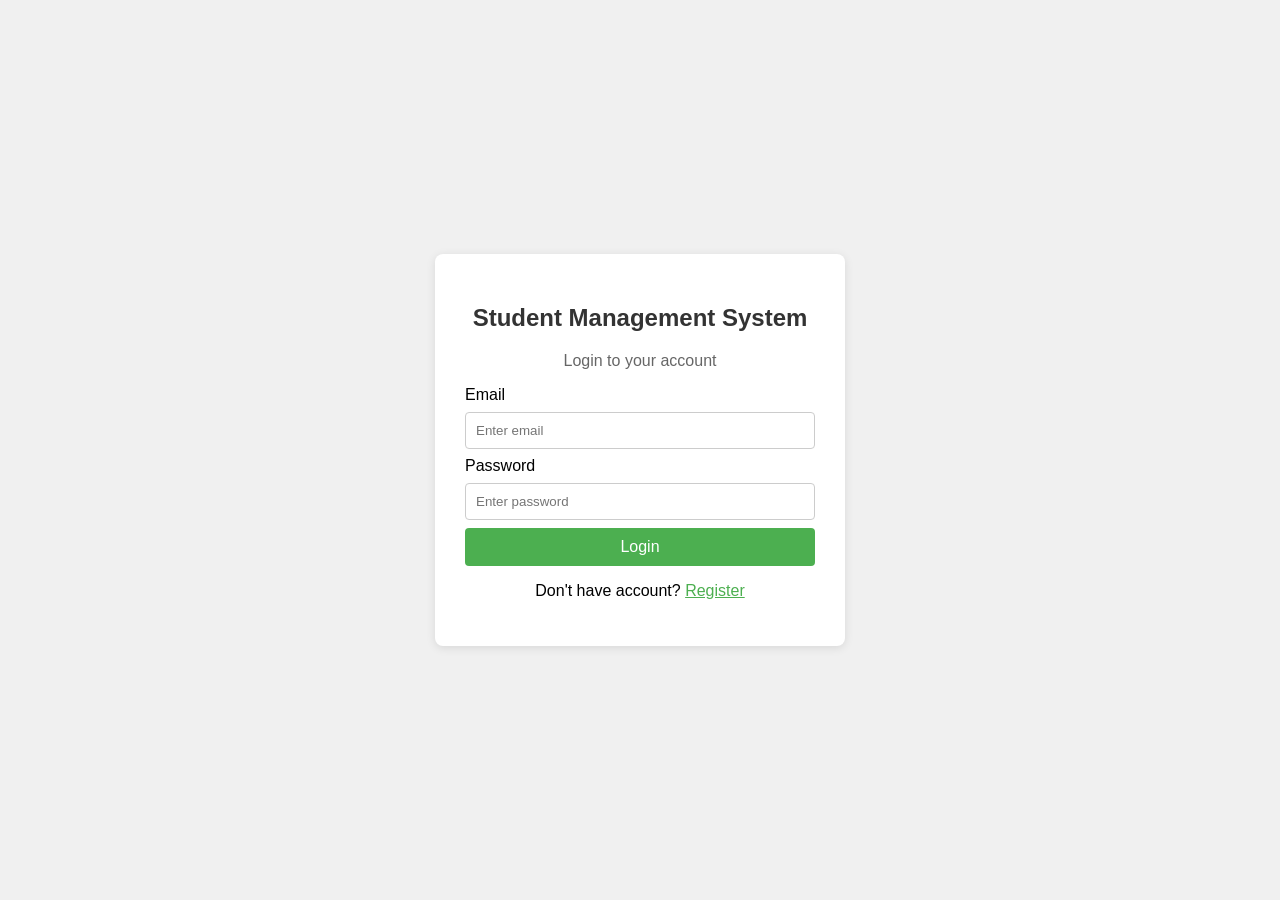
==== index.html @ 0f00cd58 "first commit" ====
<!DOCTYPE html>
<html>
<head>
    <title>Student Management System - Login</title>
    <style>
        body { font-family: Arial, sans-serif; background: #f0f0f0; display: flex; justify-content: center; align-items: center; height: 100vh; margin: 0; }
        .login-box { background: white; padding: 30px; border-radius: 8px; box-shadow: 0 2px 10px rgba(0,0,0,0.1); width: 350px; }
        h2 { text-align: center; color: #333; }
        input { width: 100%; padding: 10px; margin: 8px 0; border: 1px solid #ccc; border-radius: 4px; box-sizing: border-box; }
        button { width: 100%; padding: 10px; background: #4CAF50; color: white; border: none; border-radius: 4px; cursor: pointer; font-size: 16px; }
        button:hover { background: #45a049; }
        .error { color: red; text-align: center; display: none; margin-top: 10px; }
        .success { color: green; text-align: center; display: none; margin-top: 10px; }
        .link { text-align: center; margin-top: 15px; }
        .link a { color: #4CAF50; }
    </style>
</head>
<body>
    <div class="login-box">
        <h2>Student Management System</h2>
        <p style="text-align:center; color:#666;">Login to your account</p>
        <form id="loginForm">
            <label>Email</label>
            <input type="email" id="email" placeholder="Enter email" required>
            <label>Password</label>
            <input type="password" id="password" placeholder="Enter password" required>
            <div id="errorMessage" class="error">Invalid email or password.</div>
            <div id="successMessage" class="success">Login successful! Redirecting...</div>
            <button type="submit" id="loginBtn">Login</button>
        </form>
        <div class="link">
            <p>Don't have account? <a href="register.html" id="registerLink">Register</a></p>
        </div>
    </div>

    <script>
        if (!localStorage.getItem('users')) {
            localStorage.setItem('users', JSON.stringify([
                { name: 'Admin', email: 'admin@sms.com', password: 'admin123' }
            ]));
        }
        document.getElementById('loginForm').addEventListener('submit', function(e) {
            e.preventDefault();
            var email = document.getElementById('email').value;
            var password = document.getElementById('password').value;
            document.getElementById('errorMessage').style.display = 'none';
            document.getElementById('successMessage').style.display = 'none';
            var users = JSON.parse(localStorage.getItem('users') || '[]');
            var user = users.find(function(u) { return u.email === email && u.password === password; });
            if (user) {
                document.getElementById('successMessage').style.display = 'block';
                localStorage.setItem('currentUser', JSON.stringify(user));
                setTimeout(function() { window.location.href = 'dashboard.html'; }, 1500);
            } else {
                document.getElementById('errorMessage').style.display = 'block';
            }
        });
    </script>
</body>
</html>
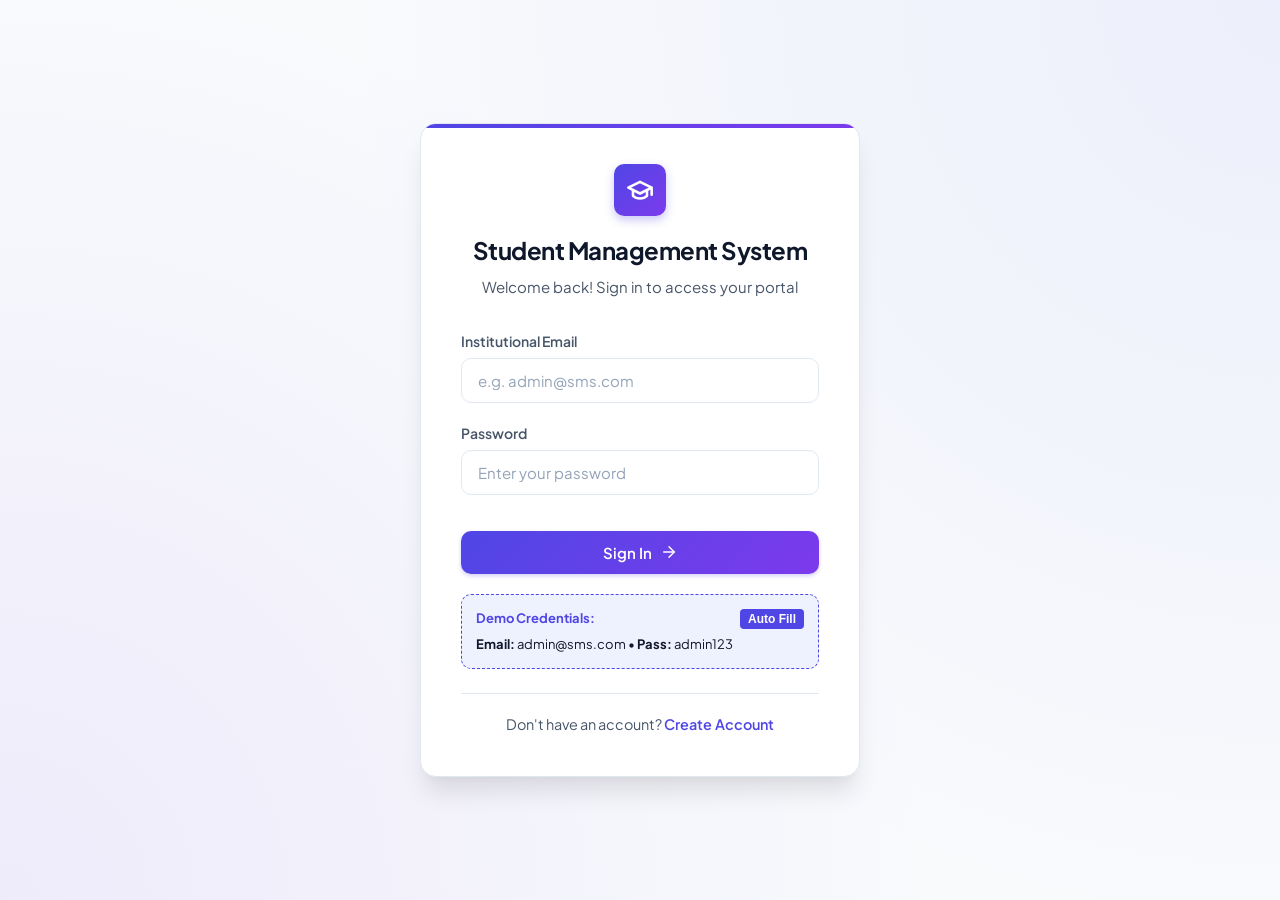
==== commit c41f4d80: "feat: complete phase 1 with modern UI, student CRUD, headless Selenium tests, and CI test runner" ====
--- a/index.html
+++ b/index.html
@@ -1,58 +1,102 @@
 <!DOCTYPE html>
-<html>
+<html lang="en">
 <head>
+    <meta charset="UTF-8">
+    <meta name="viewport" content="width=device-width, initial-scale=1.0">
     <title>Student Management System - Login</title>
+    <link rel="stylesheet" href="css/style.css">
     <style>
-        body { font-family: Arial, sans-serif; background: #f0f0f0; display: flex; justify-content: center; align-items: center; height: 100vh; margin: 0; }
-        .login-box { background: white; padding: 30px; border-radius: 8px; box-shadow: 0 2px 10px rgba(0,0,0,0.1); width: 350px; }
-        h2 { text-align: center; color: #333; }
-        input { width: 100%; padding: 10px; margin: 8px 0; border: 1px solid #ccc; border-radius: 4px; box-sizing: border-box; }
-        button { width: 100%; padding: 10px; background: #4CAF50; color: white; border: none; border-radius: 4px; cursor: pointer; font-size: 16px; }
-        button:hover { background: #45a049; }
-        .error { color: red; text-align: center; display: none; margin-top: 10px; }
-        .success { color: green; text-align: center; display: none; margin-top: 10px; }
-        .link { text-align: center; margin-top: 15px; }
-        .link a { color: #4CAF50; }
+        /* Fallback safety styles */
+        body { font-family: 'Plus Jakarta Sans', Arial, sans-serif; }
+        .login-box { display: contents; }
     </style>
 </head>
-<body>
-    <div class="login-box">
-        <h2>Student Management System</h2>
-        <p style="text-align:center; color:#666;">Login to your account</p>
+<body class="auth-page">
+    <div class="auth-card">
+        <div class="auth-header">
+            <div class="auth-logo">
+                <svg width="28" height="28" viewBox="0 0 24 24" fill="none" stroke="currentColor" stroke-width="2.2" stroke-linecap="round" stroke-linejoin="round">
+                    <path d="M22 10v6M2 10l10-5 10 5-10 5z"/>
+                    <path d="M6 12v5c3 3 9 3 12 0v-5"/>
+                </svg>
+            </div>
+            <h2>Student Management System</h2>
+            <p>Welcome back! Sign in to access your portal</p>
+        </div>
+
         <form id="loginForm">
-            <label>Email</label>
-            <input type="email" id="email" placeholder="Enter email" required>
-            <label>Password</label>
-            <input type="password" id="password" placeholder="Enter password" required>
+            <div class="form-group">
+                <label for="email">Institutional Email</label>
+                <input type="email" id="email" placeholder="e.g. admin@sms.com" required autocomplete="email">
+            </div>
+
+            <div class="form-group">
+                <label for="password">Password</label>
+                <input type="password" id="password" placeholder="Enter your password" required autocomplete="current-password">
+            </div>
+
             <div id="errorMessage" class="error">Invalid email or password.</div>
-            <div id="successMessage" class="success">Login successful! Redirecting...</div>
-            <button type="submit" id="loginBtn">Login</button>
+            <div id="successMessage" class="success">Login successful! Redirecting to dashboard...</div>
+
+            <button type="submit" id="loginBtn" class="btn btn-primary" style="width: 100%; margin-top: 1rem;">
+                <span>Sign In</span>
+                <svg width="18" height="18" viewBox="0 0 24 24" fill="none" stroke="currentColor" stroke-width="2" stroke-linecap="round" stroke-linejoin="round">
+                    <line x1="5" y1="12" x2="19" y2="12"></line>
+                    <polyline points="12 5 19 12 12 19"></polyline>
+                </svg>
+            </button>
         </form>
-        <div class="link">
-            <p>Don't have account? <a href="register.html" id="registerLink">Register</a></p>
+
+        <!-- Quick Demo Credentials helper for teachers & testing -->
+        <div class="demo-box">
+            <div class="demo-box-header">
+                <span>Demo Credentials:</span>
+                <button type="button" class="demo-fill-btn" onclick="fillDemo()">Auto Fill</button>
+            </div>
+            <div><strong>Email:</strong> admin@sms.com &bull; <strong>Pass:</strong> admin123</div>
+        </div>
+
+        <div class="form-footer link">
+            <p>Don't have an account? <a href="register.html" id="registerLink">Create Account</a></p>
         </div>
     </div>
 
     <script>
+        // Ensure default admin user is initialized in localStorage
         if (!localStorage.getItem('users')) {
             localStorage.setItem('users', JSON.stringify([
-                { name: 'Admin', email: 'admin@sms.com', password: 'admin123' }
+                { name: 'Admin', email: 'admin@sms.com', password: 'admin123', role: 'Administrator' }
             ]));
         }
+
+        function fillDemo() {
+            document.getElementById('email').value = 'admin@sms.com';
+            document.getElementById('password').value = 'admin123';
+        }
+
         document.getElementById('loginForm').addEventListener('submit', function(e) {
             e.preventDefault();
-            var email = document.getElementById('email').value;
+            var email = document.getElementById('email').value.trim();
             var password = document.getElementById('password').value;
-            document.getElementById('errorMessage').style.display = 'none';
-            document.getElementById('successMessage').style.display = 'none';
+            
+            var errEl = document.getElementById('errorMessage');
+            var succEl = document.getElementById('successMessage');
+            errEl.style.display = 'none';
+            succEl.style.display = 'none';
+
             var users = JSON.parse(localStorage.getItem('users') || '[]');
-            var user = users.find(function(u) { return u.email === email && u.password === password; });
+            var user = users.find(function(u) { 
+                return u.email.toLowerCase() === email.toLowerCase() && u.password === password; 
+            });
+
             if (user) {
-                document.getElementById('successMessage').style.display = 'block';
+                succEl.style.display = 'block';
                 localStorage.setItem('currentUser', JSON.stringify(user));
-                setTimeout(function() { window.location.href = 'dashboard.html'; }, 1500);
+                setTimeout(function() { 
+                    window.location.href = 'dashboard.html'; 
+                }, 1000);
             } else {
-                document.getElementById('errorMessage').style.display = 'block';
+                errEl.style.display = 'block';
             }
         });
     </script>
--- a/css/style.css
+++ b/css/style.css
@@ -0,0 +1,846 @@
+/* ==========================================================================
+   Student Management System - Core Design System & Stylesheet
+   ========================================================================== */
+
+@import url('https://fonts.googleapis.com/css2?family=Plus+Jakarta+Sans:wght@300;400;500;600;700;800&display=swap');
+
+:root {
+    --primary: #4f46e5;
+    --primary-gradient: linear-gradient(135deg, #4f46e5 0%, #7c3aed 100%);
+    --primary-hover: #4338ca;
+    --primary-light: #eef2ff;
+    --primary-ring: rgba(79, 70, 229, 0.25);
+    
+    --bg-page: #f8fafc;
+    --bg-surface: #ffffff;
+    --bg-sidebar: #0f172a;
+    --bg-sidebar-hover: #1e293b;
+    --bg-input: #ffffff;
+    
+    --text-primary: #0f172a;
+    --text-secondary: #475569;
+    --text-muted: #94a3b8;
+    --text-inverse: #ffffff;
+    
+    --border-color: #e2e8f0;
+    --border-focus: #6366f1;
+    
+    --success: #10b981;
+    --success-bg: #ecfdf5;
+    --success-border: #a7f3d0;
+    
+    --danger: #ef4444;
+    --danger-bg: #fef2f2;
+    --danger-border: #fecaca;
+    
+    --warning: #f59e0b;
+    --warning-bg: #fffbeb;
+    --warning-border: #fde68a;
+    
+    --info: #0284c7;
+    --info-bg: #f0f9ff;
+    
+    --radius-sm: 6px;
+    --radius-md: 10px;
+    --radius-lg: 16px;
+    --radius-xl: 24px;
+    --radius-full: 9999px;
+    
+    --shadow-sm: 0 1px 2px 0 rgba(0, 0, 0, 0.05);
+    --shadow-md: 0 4px 6px -1px rgba(0, 0, 0, 0.07), 0 2px 4px -2px rgba(0, 0, 0, 0.05);
+    --shadow-lg: 0 10px 15px -3px rgba(0, 0, 0, 0.08), 0 4px 6px -4px rgba(0, 0, 0, 0.04);
+    --shadow-xl: 0 20px 25px -5px rgba(0, 0, 0, 0.1), 0 8px 10px -6px rgba(0, 0, 0, 0.04);
+    
+    --transition: all 0.2s cubic-bezier(0.4, 0, 0.2, 1);
+}
+
+[data-theme="dark"] {
+    --bg-page: #090d16;
+    --bg-surface: #111827;
+    --bg-sidebar: #0b0f19;
+    --bg-sidebar-hover: #1f2937;
+    --bg-input: #1f2937;
+    
+    --text-primary: #f9fafb;
+    --text-secondary: #cbd5e1;
+    --text-muted: #64748b;
+    
+    --border-color: #1f2937;
+    --primary-light: rgba(79, 70, 229, 0.15);
+    
+    --shadow-sm: 0 1px 2px 0 rgba(0, 0, 0, 0.3);
+    --shadow-md: 0 4px 6px -1px rgba(0, 0, 0, 0.4);
+    --shadow-lg: 0 10px 15px -3px rgba(0, 0, 0, 0.5);
+}
+
+* {
+    margin: 0;
+    padding: 0;
+    box-sizing: border-box;
+}
+
+body {
+    font-family: 'Plus Jakarta Sans', -apple-system, BlinkMacSystemFont, 'Segoe UI', Roboto, sans-serif;
+    background-color: var(--bg-page);
+    color: var(--text-primary);
+    line-height: 1.5;
+    -webkit-font-smoothing: antialiased;
+    transition: background-color 0.3s ease, color 0.3s ease;
+    min-height: 100vh;
+}
+
+/* ==========================================================================
+   Typography & Common Elements
+   ========================================================================== */
+h1, h2, h3, h4, h5, h6 {
+    font-weight: 700;
+    color: var(--text-primary);
+    letter-spacing: -0.02em;
+}
+
+a {
+    color: var(--primary);
+    text-decoration: none;
+    font-weight: 600;
+    transition: var(--transition);
+}
+
+a:hover {
+    color: var(--primary-hover);
+    text-decoration: underline;
+}
+
+/* Form inputs */
+label {
+    display: block;
+    font-size: 0.875rem;
+    font-weight: 600;
+    color: var(--text-secondary);
+    margin-bottom: 0.375rem;
+}
+
+input, select, textarea {
+    width: 100%;
+    padding: 0.75rem 1rem;
+    font-family: inherit;
+    font-size: 0.9375rem;
+    color: var(--text-primary);
+    background-color: var(--bg-input);
+    border: 1px solid var(--border-color);
+    border-radius: var(--radius-md);
+    outline: none;
+    transition: var(--transition);
+    box-sizing: border-box;
+}
+
+input:focus, select:focus, textarea:focus {
+    border-color: var(--border-focus);
+    box-shadow: 0 0 0 3px var(--primary-ring);
+}
+
+input::placeholder {
+    color: var(--text-muted);
+}
+
+/* Buttons */
+.btn {
+    display: inline-flex;
+    align-items: center;
+    justify-content: center;
+    gap: 0.5rem;
+    padding: 0.75rem 1.25rem;
+    font-family: inherit;
+    font-size: 0.9375rem;
+    font-weight: 600;
+    border-radius: var(--radius-md);
+    border: none;
+    cursor: pointer;
+    transition: var(--transition);
+    text-decoration: none !important;
+}
+
+.btn-primary {
+    background: var(--primary-gradient);
+    color: white;
+    box-shadow: 0 2px 4px rgba(79, 70, 229, 0.25);
+}
+
+.btn-primary:hover {
+    transform: translateY(-1px);
+    box-shadow: 0 4px 12px rgba(79, 70, 229, 0.35);
+}
+
+.btn-primary:active {
+    transform: translateY(0);
+}
+
+.btn-secondary {
+    background: var(--bg-surface);
+    color: var(--text-secondary);
+    border: 1px solid var(--border-color);
+}
+
+.btn-secondary:hover {
+    background: var(--bg-page);
+    color: var(--text-primary);
+}
+
+.btn-sm {
+    padding: 0.4rem 0.75rem;
+    font-size: 0.8125rem;
+    border-radius: var(--radius-sm);
+}
+
+.btn-danger {
+    background-color: var(--danger);
+    color: white;
+}
+
+.btn-danger:hover {
+    background-color: #dc2626;
+}
+
+/* Badges & Pills */
+.badge {
+    display: inline-flex;
+    align-items: center;
+    padding: 0.25rem 0.625rem;
+    font-size: 0.75rem;
+    font-weight: 600;
+    border-radius: var(--radius-full);
+}
+
+.badge-success {
+    background-color: var(--success-bg);
+    color: var(--success);
+    border: 1px solid var(--success-border);
+}
+
+.badge-warning {
+    background-color: var(--warning-bg);
+    color: var(--warning);
+    border: 1px solid var(--warning-border);
+}
+
+.badge-danger {
+    background-color: var(--danger-bg);
+    color: var(--danger);
+    border: 1px solid var(--danger-border);
+}
+
+.badge-info {
+    background-color: var(--info-bg);
+    color: var(--info);
+}
+
+.badge-dept {
+    background-color: var(--primary-light);
+    color: var(--primary);
+    font-weight: 600;
+}
+
+/* Messages */
+.error {
+    background-color: var(--danger-bg);
+    color: var(--danger);
+    border: 1px solid var(--danger-border);
+    padding: 0.75rem 1rem;
+    border-radius: var(--radius-md);
+    font-size: 0.875rem;
+    font-weight: 500;
+    text-align: center;
+    display: none;
+    margin-top: 1rem;
+    animation: fadeIn 0.3s ease;
+}
+
+.success {
+    background-color: var(--success-bg);
+    color: var(--success);
+    border: 1px solid var(--success-border);
+    padding: 0.75rem 1rem;
+    border-radius: var(--radius-md);
+    font-size: 0.875rem;
+    font-weight: 500;
+    text-align: center;
+    display: none;
+    margin-top: 1rem;
+    animation: fadeIn 0.3s ease;
+}
+
+@keyframes fadeIn {
+    from { opacity: 0; transform: translateY(-4px); }
+    to { opacity: 1; transform: translateY(0); }
+}
+
+@keyframes slideInUp {
+    from { opacity: 0; transform: translateY(20px); }
+    to { opacity: 1; transform: translateY(0); }
+}
+
+/* ==========================================================================
+   Auth Pages Layout (Login & Register)
+   ========================================================================== */
+.auth-page {
+    display: flex;
+    min-height: 100vh;
+    align-items: center;
+    justify-content: center;
+    background: radial-gradient(circle at top right, rgba(99, 102, 241, 0.08) 0%, transparent 60%),
+                radial-gradient(circle at bottom left, rgba(124, 58, 237, 0.08) 0%, transparent 60%),
+                var(--bg-page);
+    padding: 1.5rem;
+}
+
+.auth-card {
+    background-color: var(--bg-surface);
+    border: 1px solid var(--border-color);
+    border-radius: var(--radius-lg);
+    box-shadow: var(--shadow-xl);
+    width: 100%;
+    max-width: 440px;
+    padding: 2.5rem;
+    position: relative;
+    overflow: hidden;
+    animation: slideInUp 0.4s ease;
+}
+
+.auth-card::before {
+    content: '';
+    position: absolute;
+    top: 0;
+    left: 0;
+    right: 0;
+    height: 4px;
+    background: var(--primary-gradient);
+}
+
+.auth-header {
+    text-align: center;
+    margin-bottom: 2rem;
+}
+
+.auth-logo {
+    display: inline-flex;
+    align-items: center;
+    justify-content: center;
+    width: 52px;
+    height: 52px;
+    background: var(--primary-gradient);
+    color: white;
+    border-radius: var(--radius-md);
+    margin-bottom: 1rem;
+    box-shadow: 0 4px 10px rgba(79, 70, 229, 0.3);
+}
+
+.auth-header h2 {
+    font-size: 1.5rem;
+    margin-bottom: 0.5rem;
+}
+
+.auth-header p {
+    color: var(--text-secondary);
+    font-size: 0.9375rem;
+}
+
+.form-group {
+    margin-bottom: 1.25rem;
+    text-align: left;
+}
+
+.form-footer {
+    text-align: center;
+    margin-top: 1.5rem;
+    padding-top: 1.25rem;
+    border-top: 1px solid var(--border-color);
+    color: var(--text-secondary);
+    font-size: 0.9rem;
+}
+
+/* Demo Credentials Box */
+.demo-box {
+    background-color: var(--primary-light);
+    border: 1px dashed var(--primary);
+    border-radius: var(--radius-md);
+    padding: 0.875rem;
+    margin-top: 1.25rem;
+    font-size: 0.8125rem;
+    text-align: left;
+}
+
+.demo-box-header {
+    display: flex;
+    justify-content: space-between;
+    align-items: center;
+    font-weight: 700;
+    color: var(--primary);
+    margin-bottom: 0.375rem;
+}
+
+.demo-fill-btn {
+    background: var(--primary);
+    color: white;
+    border: none;
+    padding: 0.2rem 0.5rem;
+    border-radius: 4px;
+    cursor: pointer;
+    font-size: 0.75rem;
+    font-weight: 600;
+    transition: var(--transition);
+}
+
+.demo-fill-btn:hover {
+    background: var(--primary-hover);
+}
+
+/* ==========================================================================
+   Dashboard Layout
+   ========================================================================== */
+.dashboard-wrapper {
+    display: flex;
+    min-height: 100vh;
+}
+
+/* Sidebar */
+.sidebar {
+    width: 260px;
+    background-color: var(--bg-sidebar);
+    color: #94a3b8;
+    display: flex;
+    flex-direction: column;
+    flex-shrink: 0;
+    transition: var(--transition);
+    z-index: 20;
+}
+
+.sidebar-header {
+    padding: 1.5rem 1.25rem;
+    display: flex;
+    align-items: center;
+    gap: 0.75rem;
+    border-bottom: 1px solid rgba(255, 255, 255, 0.08);
+}
+
+.sidebar-header h2 {
+    color: white;
+    font-size: 1.125rem;
+    white-space: nowrap;
+}
+
+.sidebar-nav {
+    flex: 1;
+    padding: 1.25rem 0.75rem;
+    display: flex;
+    flex-direction: column;
+    gap: 0.375rem;
+}
+
+.nav-item {
+    display: flex;
+    align-items: center;
+    gap: 0.75rem;
+    padding: 0.75rem 1rem;
+    color: #94a3b8;
+    border-radius: var(--radius-md);
+    font-weight: 500;
+    font-size: 0.9375rem;
+    transition: var(--transition);
+    text-decoration: none;
+}
+
+.nav-item:hover {
+    background-color: var(--bg-sidebar-hover);
+    color: white;
+    text-decoration: none;
+}
+
+.nav-item.active {
+    background: var(--primary-gradient);
+    color: white;
+    font-weight: 600;
+    box-shadow: 0 4px 12px rgba(79, 70, 229, 0.35);
+}
+
+.sidebar-footer {
+    padding: 1rem 1.25rem;
+    border-top: 1px solid rgba(255, 255, 255, 0.08);
+    display: flex;
+    align-items: center;
+    justify-content: space-between;
+}
+
+/* Main Content Area */
+.main-content {
+    flex: 1;
+    display: flex;
+    flex-direction: column;
+    min-width: 0;
+    overflow-x: hidden;
+}
+
+/* Top Navbar */
+.top-navbar {
+    background-color: var(--bg-surface);
+    border-bottom: 1px solid var(--border-color);
+    padding: 1rem 2rem;
+    display: flex;
+    align-items: center;
+    justify-content: space-between;
+    position: sticky;
+    top: 0;
+    z-index: 10;
+}
+
+.navbar-user-section {
+    display: flex;
+    align-items: center;
+    gap: 1rem;
+}
+
+.user-profile-badge {
+    display: flex;
+    align-items: center;
+    gap: 0.625rem;
+}
+
+.user-avatar {
+    width: 38px;
+    height: 38px;
+    border-radius: var(--radius-full);
+    background: var(--primary-gradient);
+    color: white;
+    display: flex;
+    align-items: center;
+    justify-content: center;
+    font-weight: 700;
+    font-size: 0.9375rem;
+    box-shadow: 0 2px 5px rgba(79, 70, 229, 0.25);
+}
+
+.theme-toggle-btn {
+    background: var(--bg-page);
+    border: 1px solid var(--border-color);
+    width: 38px;
+    height: 38px;
+    border-radius: var(--radius-md);
+    cursor: pointer;
+    display: flex;
+    align-items: center;
+    justify-content: center;
+    color: var(--text-secondary);
+    transition: var(--transition);
+}
+
+.theme-toggle-btn:hover {
+    color: var(--text-primary);
+    border-color: var(--primary);
+}
+
+/* Page Body */
+.dashboard-body {
+    padding: 2rem;
+    max-width: 1400px;
+    margin: 0 auto;
+    width: 100%;
+}
+
+.page-header {
+    display: flex;
+    align-items: center;
+    justify-content: space-between;
+    margin-bottom: 1.75rem;
+    flex-wrap: wrap;
+    gap: 1rem;
+}
+
+.page-header h3 {
+    font-size: 1.625rem;
+    color: var(--text-primary);
+}
+
+.page-header p {
+    color: var(--text-secondary);
+    font-size: 0.9375rem;
+    margin-top: 0.25rem;
+}
+
+/* Stat Cards Grid */
+.stats-grid {
+    display: grid;
+    grid-template-columns: repeat(auto-fit, minmax(220px, 1fr));
+    gap: 1.25rem;
+    margin-bottom: 2rem;
+}
+
+.stat-card {
+    background-color: var(--bg-surface);
+    border: 1px solid var(--border-color);
+    border-radius: var(--radius-lg);
+    padding: 1.25rem;
+    box-shadow: var(--shadow-sm);
+    display: flex;
+    align-items: center;
+    gap: 1rem;
+    transition: var(--transition);
+}
+
+.stat-card:hover {
+    transform: translateY(-2px);
+    box-shadow: var(--shadow-md);
+    border-color: var(--border-focus);
+}
+
+.stat-icon {
+    width: 50px;
+    height: 50px;
+    border-radius: var(--radius-md);
+    display: flex;
+    align-items: center;
+    justify-content: center;
+    font-size: 1.5rem;
+    flex-shrink: 0;
+}
+
+.stat-icon.blue { background-color: #eff6ff; color: #2563eb; }
+.stat-icon.green { background-color: #ecfdf5; color: #059669; }
+.stat-icon.purple { background-color: #f5f3ff; color: #7c3aed; }
+.stat-icon.amber { background-color: #fffbeb; color: #d97706; }
+
+.stat-info h4 {
+    font-size: 0.8125rem;
+    color: var(--text-muted);
+    text-transform: uppercase;
+    letter-spacing: 0.05em;
+    margin-bottom: 0.25rem;
+}
+
+.stat-number {
+    font-size: 1.625rem;
+    font-weight: 800;
+    color: var(--text-primary);
+    line-height: 1.2;
+}
+
+/* Action Controls Bar */
+.table-controls {
+    display: flex;
+    align-items: center;
+    justify-content: space-between;
+    gap: 1rem;
+    margin-bottom: 1.25rem;
+    flex-wrap: wrap;
+}
+
+.search-filter-group {
+    display: flex;
+    align-items: center;
+    gap: 0.75rem;
+    flex: 1;
+    max-width: 600px;
+}
+
+.search-input-wrapper {
+    position: relative;
+    flex: 1;
+}
+
+.search-input-wrapper input {
+    padding-left: 2.5rem;
+}
+
+.search-icon {
+    position: absolute;
+    left: 0.875rem;
+    top: 50%;
+    transform: translateY(-50%);
+    color: var(--text-muted);
+}
+
+/* Data Table Card */
+.table-card {
+    background-color: var(--bg-surface);
+    border: 1px solid var(--border-color);
+    border-radius: var(--radius-lg);
+    box-shadow: var(--shadow-sm);
+    overflow: hidden;
+}
+
+.table-responsive {
+    overflow-x: auto;
+}
+
+table {
+    width: 100%;
+    border-collapse: collapse;
+    text-align: left;
+}
+
+thead {
+    background-color: var(--bg-page);
+    border-bottom: 1px solid var(--border-color);
+}
+
+th {
+    padding: 0.875rem 1.25rem;
+    font-size: 0.8125rem;
+    font-weight: 700;
+    text-transform: uppercase;
+    letter-spacing: 0.05em;
+    color: var(--text-muted);
+}
+
+td {
+    padding: 1rem 1.25rem;
+    font-size: 0.9375rem;
+    border-bottom: 1px solid var(--border-color);
+    vertical-align: middle;
+}
+
+tbody tr {
+    transition: background-color 0.15s ease;
+}
+
+tbody tr:hover {
+    background-color: rgba(79, 70, 229, 0.02);
+}
+
+.student-info-cell {
+    display: flex;
+    align-items: center;
+    gap: 0.75rem;
+}
+
+.student-mini-avatar {
+    width: 36px;
+    height: 36px;
+    border-radius: var(--radius-full);
+    background: #e0e7ff;
+    color: #4338ca;
+    display: flex;
+    align-items: center;
+    justify-content: center;
+    font-weight: 700;
+    font-size: 0.8125rem;
+}
+
+.action-buttons {
+    display: flex;
+    gap: 0.5rem;
+}
+
+/* Modal */
+.modal-overlay {
+    position: fixed;
+    top: 0;
+    left: 0;
+    right: 0;
+    bottom: 0;
+    background: rgba(15, 23, 42, 0.6);
+    backdrop-filter: blur(4px);
+    display: flex;
+    align-items: center;
+    justify-content: center;
+    z-index: 100;
+    opacity: 0;
+    pointer-events: none;
+    transition: opacity 0.25s ease;
+    padding: 1rem;
+}
+
+.modal-overlay.open {
+    opacity: 1;
+    pointer-events: auto;
+}
+
+.modal-container {
+    background-color: var(--bg-surface);
+    border-radius: var(--radius-lg);
+    box-shadow: var(--shadow-xl);
+    width: 100%;
+    max-width: 520px;
+    overflow: hidden;
+    transform: scale(0.95);
+    transition: transform 0.25s cubic-bezier(0.34, 1.56, 0.64, 1);
+}
+
+.modal-overlay.open .modal-container {
+    transform: scale(1);
+}
+
+.modal-header {
+    padding: 1.25rem 1.5rem;
+    border-bottom: 1px solid var(--border-color);
+    display: flex;
+    align-items: center;
+    justify-content: space-between;
+}
+
+.modal-header h3 {
+    font-size: 1.25rem;
+}
+
+.modal-close-btn {
+    background: none;
+    border: none;
+    font-size: 1.5rem;
+    color: var(--text-muted);
+    cursor: pointer;
+    line-height: 1;
+}
+
+.modal-close-btn:hover {
+    color: var(--text-primary);
+}
+
+.modal-body {
+    padding: 1.5rem;
+}
+
+.modal-footer {
+    padding: 1rem 1.5rem;
+    background-color: var(--bg-page);
+    border-top: 1px solid var(--border-color);
+    display: flex;
+    justify-content: flex-end;
+    gap: 0.75rem;
+}
+
+/* Toast Notification */
+.toast-container {
+    position: fixed;
+    bottom: 1.5rem;
+    right: 1.5rem;
+    display: flex;
+    flex-direction: column;
+    gap: 0.75rem;
+    z-index: 200;
+    pointer-events: none;
+}
+
+.toast {
+    background: var(--bg-sidebar);
+    color: white;
+    padding: 0.875rem 1.25rem;
+    border-radius: var(--radius-md);
+    box-shadow: var(--shadow-xl);
+    font-size: 0.875rem;
+    font-weight: 500;
+    display: flex;
+    align-items: center;
+    gap: 0.625rem;
+    animation: slideInUp 0.3s ease;
+    pointer-events: auto;
+}
+
+/* Responsive adjustments */
+@media (max-width: 900px) {
+    .sidebar {
+        display: none;
+    }
+    .top-navbar {
+        padding: 1rem;
+    }
+    .dashboard-body {
+        padding: 1.25rem 1rem;
+    }
+}
